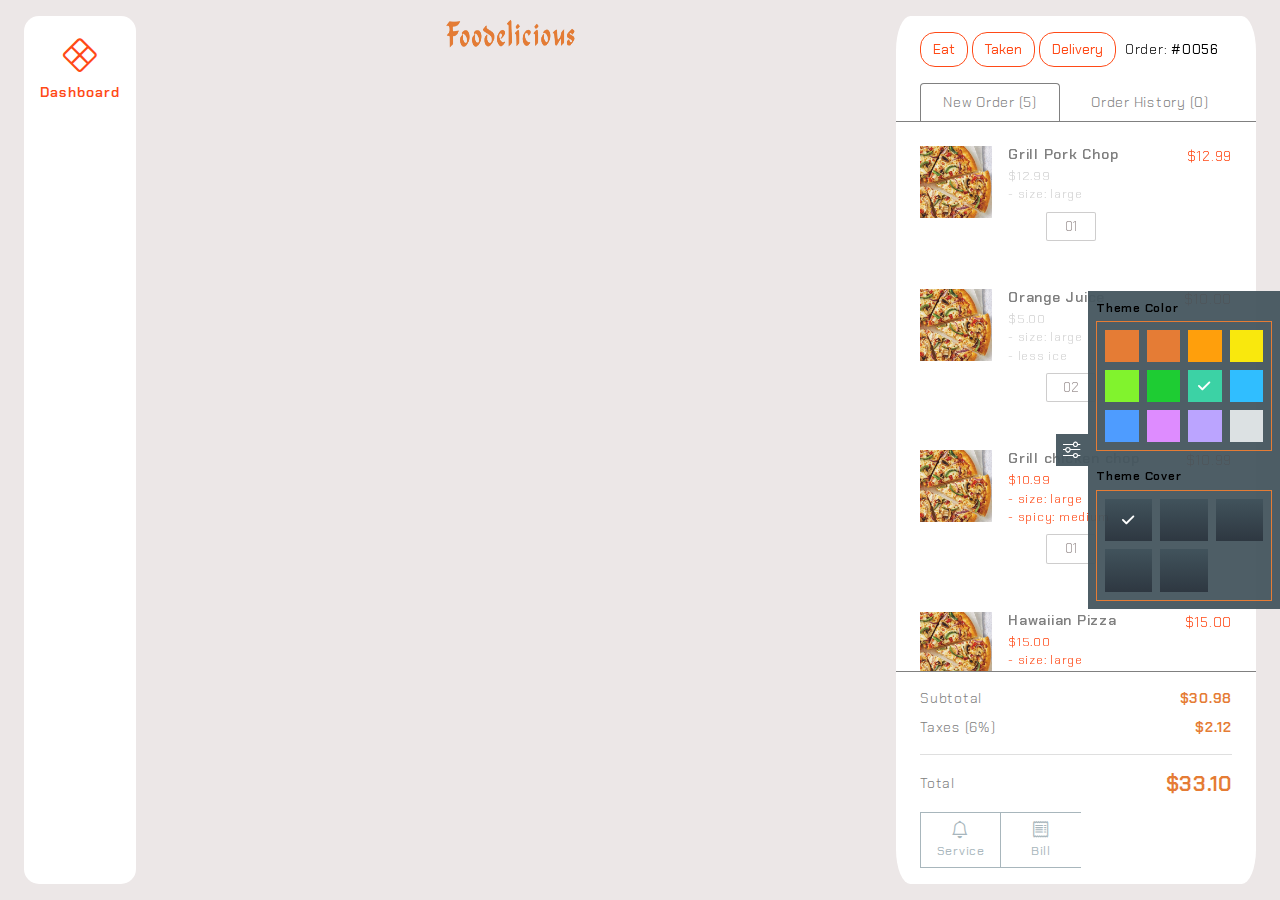
==== hud/pos_customer_order.html @ b44dd02b "foodelecious-4.0 init" ====
<!DOCTYPE html>
<html lang="en">
  <head>
    <meta charset="utf-8" />
    <title>Foodelicious | POS - Customer Order System</title>
    <meta name="viewport" content="width=device-width, initial-scale=1" />
    <meta name="description" content="" />
    <meta name="author" content="" />

    <link href="assets/css/vendor.min.css" rel="stylesheet" />
    <link href="assets/css/app.min.css" rel="stylesheet" />
    <script src="https://cdnjs.cloudflare.com/ajax/libs/axios/1.2.1/axios.min.js"></script>
    <link
      rel="stylesheet"
      href="https://cdn.jsdelivr.net/npm/bootstrap-icons@1.11.1/font/bootstrap-icons.css"
    />
  </head>

  <body class="pace-top" style="background-color: #ece7e7">
    <div
      id="app"
      class="app app-content-full-height app-without-sidebar app-without-header"
    >
      <div
        id="content"
        class="app-content p-1 ps-xl-4 pe-xl-4 pt-xl-3 pb-xl-3"
        style="color: #ff4a17"
      >
        <div class="pos card" id="pos" style="border: none">
          <div class="pos-container card-body">
            <div
              class="pos-menu"
              style="background-color: white; border-radius: 15px"
            >
              <div class="logo">
                <a href="index-2.html">
                  <div class="logo-img">
                    <i class="bi bi-x-diamond" style="font-size: 2.1rem"></i>
                  </div>
                  <div class="logo-text">Dashboard</div>
                </a>
              </div>

              <div class="nav-container">
                <div
                  data-scrollbar="true"
                  data-height="100%"
                  data-skip-mobile="true"
                >
                  <ul class="nav nav-tabs" id="menuNav">
                    <!-- <li class="nav-item">
                      <a class="nav-link active" href="#" data-filter="all">
                        <div class="card">
                          <div class="card-body" >Wraps</div>
                        </div>
                      </a>
                    </li> -->
                    <!-- <li class="nav-item">
                      <a class="nav-link" href="#" data-filter="pizza">
                        <div class="card">
                          <div class="card-body">Pizza</div>
                          <div class="card-arrow">
                            <div class="card-arrow-top-left"></div>
                            <div class="card-arrow-top-right"></div>
                            <div class="card-arrow-bottom-left"></div>
                            <div class="card-arrow-bottom-right"></div>
                          </div>
                        </div>
                      </a>
                    </li>
                    <li class="nav-item">
                      <a class="nav-link" href="#" data-filter="burger">
                        <div class="card">
                          <div class="card-body">Burger</div>
                        </div>
                      </a>
                    </li>
                    <li class="nav-item">
                      <a class="nav-link" href="#" data-filter="milkshakes">
                        <div class="card">
                          <div class="card-body">Milkshakes</div>
                          <div class="card-arrow">
                            <div class="card-arrow-top-left"></div>
                            <div class="card-arrow-top-right"></div>
                            <div class="card-arrow-bottom-left"></div>
                            <div class="card-arrow-bottom-right"></div>
                          </div>
                        </div>
                      </a>
                    </li>
                    <li class="nav-item">
                      <a class="nav-link" href="#" data-filter="Waffles">
                        <div class="card">
                          <div class="card-body">Waffles</div>
                        </div>
                      </a>
                    </li>
                    <li class="nav-item">
                      <a class="nav-link" href="#" data-filter="bubble">
                        <div class="card">
                          <div class="card-body">Bubble Tea</div>
                        </div>
                      </a>
                    </li>
                    <li class="nav-item">
                      <a class="nav-link" href="#" data-filter="cookie">
                        <div class="card">
                          <div class="card-body">Cookie Dough</div>
                        </div>
                      </a>
                    </li>
                    <li class="nav-item">
                      <a class="nav-link" href="#" data-filter="icecream">
                        <div class="card">
                          <div class="card-body">Ice Creams</div>
                          <div class="card-arrow">
                            <div class="card-arrow-top-left"></div>
                            <div class="card-arrow-top-right"></div>
                            <div class="card-arrow-bottom-left"></div>
                            <div class="card-arrow-bottom-right"></div>
                          </div>
                        </div>
                      </a>
                    </li>
                    <li class="nav-item">
                      <a class="nav-link" href="#" data-filter="classic">
                        <div class="card">
                          <div class="card-body">Classic Gelato</div>
                          <div class="card-arrow">
                            <div class="card-arrow-top-left"></div>
                            <div class="card-arrow-top-right"></div>
                            <div class="card-arrow-bottom-left"></div>
                            <div class="card-arrow-bottom-right"></div>
                          </div>
                        </div>
                      </a>
                    </li>
                    <li class="nav-item">
                      <a class="nav-link" href="#" data-filter="kids">
                        <div class="card">
                          <div class="card-body">Kids Gelato</div>
                          <div class="card-arrow">
                            <div class="card-arrow-top-left"></div>
                            <div class="card-arrow-top-right"></div>
                            <div class="card-arrow-bottom-left"></div>
                            <div class="card-arrow-bottom-right"></div>
                          </div>
                        </div>
                      </a>
                    </li>
                    <li class="nav-item">
                      <a class="nav-link" href="#" data-filter="savers">
                        <div class="card">
                          <div class="card-body">Savers Menu</div>
                          <div class="card-arrow">
                            <div class="card-arrow-top-left"></div>
                            <div class="card-arrow-top-right"></div>
                            <div class="card-arrow-bottom-left"></div>
                            <div class="card-arrow-bottom-right"></div>
                          </div>
                        </div>
                      </a>
                    </li>
                    <li class="nav-item">
                      <a class="nav-link" href="#" data-filter="drinks">
                        <div class="card">
                          <div class="card-body">Drinks</div>
                          <div class="card-arrow">
                            <div class="card-arrow-top-left"></div>
                            <div class="card-arrow-top-right"></div>
                            <div class="card-arrow-bottom-left"></div>
                            <div class="card-arrow-bottom-right"></div>
                          </div>
                        </div>
                      </a>
                    </li> -->
                  </ul>
                </div>
              </div>
            </div>

            <div class="pos-content">
              <div
                class="pos-content-container h-100 p-4"
                data-scrollbar="true"
                data-height="100%"
              >
                <div>
                  <img
                    src="../assets/img/pos/logo.png"
                    style="
                      height: 30px;
                      width: 130px;
                      margin-top: -5%;
                      margin-left: 40%;
                    "
                    alt=""
                  />
                </div>
                <div class="row gx-4" id="productCardsContainer">
                  <!-- <div
                    class="col-xxl-3 col-xl-4 col-lg-6 col-md-4 col-sm-6 pb-4"
                    data-type="meat"
                  >
                    <div class="card h-100">
                      <div class="card-body h-100 p-1">
                        <a
                          href="#"
                          class="pos-product"
                          data-bs-toggle="modal"
                          data-bs-target="#modalPosItem"
                        >
                          <div
                            class="img"
                            style="
                              background-image: url(../assets/img/pos/countryside.jpg);
                            "
                          ></div>
                          <div class="info">
                            <div class="title">Grill Chicken Chop&reg;</div>
                          </div>
                        </a>
                      </div>
                    </div>
                  </div> -->
                  <!-- <div class="col-xxl-3 col-xl-4 col-lg-6 col-md-4 col-sm-6 pb-4" data-type="meat">

    <div class="card h-100">
    <div class="card-body h-100 p-1">
    <a href="#" class="pos-product" data-bs-toggle="modal" data-bs-target="#modalPosItem">
    <div class="img" style="background-image: url(../assets/img/pos/product-2.html)"></div>
    <div class="info">
    <div class="title">Grill Pork Chop&reg;</div>
    <div class="desc">pork, egg, mushroom, salad</div>
    <div class="price">$12.99</div>
    </div>
    </a>
    </div>

    </div>

    </div>
    <div class="col-xxl-3 col-xl-4 col-lg-6 col-md-4 col-sm-6 pb-4" data-type="meat">

    <div class="card h-100">
    <div class="card-body h-100 p-1">
    <a href="#" class="pos-product" data-bs-toggle="modal" data-bs-target="#modalPosItem">
    <div class="img" style="background-image: url(../assets/img/pos/product-3.html)"></div>
    <div class="info">
    <div class="title">Capellini Tomato Sauce&reg;</div>
    <div class="desc">spaghetti, tomato, mushroom </div>
    <div class="price">$11.99</div>
    </div>
    </a>
    </div>

    </div>

    </div>
    <div class="col-xxl-3 col-xl-4 col-lg-6 col-md-4 col-sm-6 pb-4" data-type="meat">

    <div class="card h-100">
    <div class="card-body h-100 p-1">
    <a href="#" class="pos-product" data-bs-toggle="modal" data-bs-target="#modalPosItem">
    <div class="img" style="background-image: url(../assets/img/pos/product-4.html)"></div>
    <div class="info">
    <div class="title">Vegan Salad Bowl&reg;</div>
    <div class="desc">apple, carrot, tomato </div>
    <div class="price">$6.99</div>
    </div>
    </a>
    </div>

    </div>

    </div>
    <div class="col-xxl-3 col-xl-4 col-lg-6 col-md-4 col-sm-6 pb-4" data-type="pizza">

    <div class="card h-100">
    <div class="card-body h-100 p-1">
    <div class="pos-product not-available">
    <div class="img" style="background-image: url(../assets/img/pos/product-5.html)"></div>
    <div class="info">
    <div class="title">Hawaiian Pizza&reg;</div>
    <div class="desc">pizza, crab meat, pineapple </div>
    <div class="price">$20.99</div>
    </div>
    <div class="not-available-text">
    <div>Not Available</div>
    </div>
    </div>
    </div>

    </div>

    </div>
    <div class="col-xxl-3 col-xl-4 col-lg-6 col-md-4 col-sm-6 pb-4" data-type="burger">

    <div class="card h-100">
    <div class="card-body h-100 p-1">
    <a href="#" class="pos-product" data-bs-toggle="modal" data-bs-target="#modalPosItem">
    <div class="img" style="background-image: url(../assets/img/pos/product-17.html)"></div>
    <div class="info">
    <div class="title">Perfect Burger</div>
    <div class="desc">Dill pickle, cheddar cheese, tomato, red onion, ground chuck beef</div>
    <div class="price">$8.99</div>
    </div>
    </a>
    </div>

    </div>

    </div> -->
                  <!-- <div class="col-xxl-3 col-xl-4 col-lg-6 col-md-4 col-sm-6 pb-4" data-type="drinks">

<div class="card h-100">
<div class="card-body h-100 p-1">
<a href="#" class="pos-product" data-bs-toggle="modal" data-bs-target="#modalPosItem">
<div class="img" style="background-image: url(../assets/img/pos/product-6.html)"></div>
<div class="info">
<div class="title">Avocado Shake</div>
<div class="desc">avocado, milk, vanilla</div>
<div class="price">$3.99</div>
</div>
</a>
</div>

</div>

</div>
<div class="col-xxl-3 col-xl-4 col-lg-6 col-md-4 col-sm-6 pb-4" data-type="drinks">

<div class="card h-100">
<div class="card-body h-100 p-1">
<a href="#" class="pos-product" data-bs-toggle="modal" data-bs-target="#modalPosItem">
<div class="img" style="background-image: url(../assets/img/pos/product-7.html)"></div>
<div class="info">
<div class="title">Coffee Latte</div>
<div class="desc">espresso, milk</div>
<div class="price">$2.99</div>
</div>
</a>
</div>

</div>

</div>
<div class="col-xxl-3 col-xl-4 col-lg-6 col-md-4 col-sm-6 pb-4" data-type="drinks">

<div class="card h-100">
<div class="card-body h-100 p-1">
<a href="#" class="pos-product" data-bs-toggle="modal" data-bs-target="#modalPosItem">
<div class="img" style="background-image: url(../assets/img/pos/product-8.html)"></div>
<div class="info">
<div class="title">Vita C Detox Juice</div>
<div class="desc">apricot, apple, carrot and ginger juice</div>
<div class="price">$2.99</div>
</div>
</a>
</div>

</div>

</div>
<div class="col-xxl-3 col-xl-4 col-lg-6 col-md-4 col-sm-6 pb-4" data-type="snacks">

<div class="card h-100">
<div class="card-body h-100 p-1">
<a href="#" class="pos-product" data-bs-toggle="modal" data-bs-target="#modalPosItem">
<div class="img" style="background-image: url(../assets/img/pos/product-9.html)"></div>
<div class="info">
<div class="title">Pancake</div>
<div class="desc">Non dairy, egg, baking soda, sugar, all purpose flour</div>
<div class="price">$5.99</div>
</div>
</a>
</div>

</div>

</div>
<div class="col-xxl-3 col-xl-4 col-lg-6 col-md-4 col-sm-6 pb-4" data-type="snacks">

<div class="card h-100">
<div class="card-body h-100 p-1">
<a href="#" class="pos-product" data-bs-toggle="modal" data-bs-target="#modalPosItem">
<div class="img" style="background-image: url(../assets/img/pos/product-10.html)"></div>
<div class="info">
<div class="title">Mushroom soup</div>
<div class="desc">Evaporated milk, marsala wine, beef cubes, chicken broth, butter</div>
<div class="price">$3.99</div>
</div>
</a>
</div>

</div>

</div>
<div class="col-xxl-3 col-xl-4 col-lg-6 col-md-4 col-sm-6 pb-4" data-type="snacks">

<div class="card h-100">
<div class="card-body h-100 p-1">
<a href="#" class="pos-product" data-bs-toggle="modal" data-bs-target="#modalPosItem">
<div class="img" style="background-image: url(../assets/img/pos/product-11.html)"></div>
<div class="info">
<div class="title">Baked chicken wing</div>
<div class="desc">Chicken wings, a1 steak sauce, honey, cayenne pepper</div>
<div class="price">$6.99</div>
</div>
</a>
</div>

</div>

</div>
<div class="col-xxl-3 col-xl-4 col-lg-6 col-md-4 col-sm-6 pb-4" data-type="meat">

<div class="card h-100">
<div class="card-body h-100 p-1">
<a href="#" class="pos-product" data-bs-toggle="modal" data-bs-target="#modalPosItem">
<div class="img" style="background-image: url(../assets/img/pos/product-12.html)"></div>
<div class="info">
<div class="title">Veggie Spaghetti</div>
<div class="desc">Yellow squash, pasta, roasted red peppers, zucchini</div>
<div class="price">$12.99</div>
</div>
</a>
</div>

</div>

</div>
<div class="col-xxl-3 col-xl-4 col-lg-6 col-md-4 col-sm-6 pb-4" data-type="desserts">

<div class="card h-100">
<div class="card-body h-100 p-1">
<a href="#" class="pos-product" data-bs-toggle="modal" data-bs-target="#modalPosItem">
<div class="img" style="background-image: url(../assets/img/pos/product-13.html)"></div>
<div class="info">
<div class="title">Vanilla Ice Cream</div>
<div class="desc">Heavy whipping cream, white sugar, vanilla extract</div>
<div class="price">$3.99</div>
</div>
</a>
</div>

</div>

</div>
<div class="col-xxl-3 col-xl-4 col-lg-6 col-md-4 col-sm-6 pb-4" data-type="desserts">

<div class="card h-100">
<div class="card-body h-100 p-1">
<a href="#" class="pos-product" data-bs-toggle="modal" data-bs-target="#modalPosItem">
<div class="img" style="background-image: url(../assets/img/pos/product-15.html)"></div>
<div class="info">
<div class="title">Perfect Yeast Doughnuts</div>
<div class="desc">Chocolate hazelnut spread, bread flour, doughnuts, quick rise yeast, butter</div>
<div class="price">$2.99</div>
</div>
</a>
</div>

</div>

</div>
<div class="col-xxl-3 col-xl-4 col-lg-6 col-md-4 col-sm-6 pb-4" data-type="desserts">

<div class="card h-100">
<div class="card-body h-100 p-1">
<a href="#" class="pos-product" data-bs-toggle="modal" data-bs-target="#modalPosItem">
<div class="img" style="background-image: url(../assets/img/pos/product-14.html)"></div>
<div class="info">
<div class="title">Macarons</div>
<div class="desc">Almond flour, egg whites, heavy cream, food coloring, powdered sugar</div>
<div class="price">$4.99</div>
</div>
</a>
</div>

</div>

</div>
<div class="col-xxl-3 col-xl-4 col-lg-6 col-md-4 col-sm-6 pb-4" data-type="desserts">

<div class="card h-100">
<div class="card-body h-100 p-1">
<a href="#" class="pos-product" data-bs-toggle="modal" data-bs-target="#modalPosItem">
<div class="img" style="background-image: url(../assets/img/pos/product-16.html)"></div>
<div class="info">
<div class="title">Perfect Vanilla Cupcake</div>
<div class="desc">Baking powder, all purpose flour, plain kefir, vanilla extract</div>
<div class="price">$2.99</div>
</div>
</a>
</div>

</div>

</div> -->
                </div>
              </div>
            </div>
            <div
              style="
                border-radius: 4%;
                background-color: white;
                box-shadow: lightgrey 0px 0px 0px 0px;
              "
            >
              <div class="pos-sidebar" id="pos-sidebar">
                <div class="h-100 d-flex flex-column p-0">
                  <div class="pos-sidebar-header">
                    <div class="back-btn">
                      <button
                        type="button"
                        data-toggle-class="pos-mobile-sidebar-toggled"
                        data-toggle-target="#pos"
                        class="btn"
                      >
                        <i class="bi bi-chevron-left"></i>
                      </button>
                    </div>
                    <div class="icon">
                      <img src="../assets/img/pos/countryside.jpgg" alt="" />
                    </div>
                    <div class="my-btn">
                      <button
                        style="border-radius: 15px !important"
                        class="btn active"
                      >
                        Eat
                      </button>
                      <button
                        style="border-radius: 15px !important"
                        class="btn active"
                      >
                        Taken
                      </button>
                      <button
                        style="border-radius: 15px !important"
                        class="btn active"
                      >
                        Delivery
                      </button>
                    </div>
                    <div class="order" style="margin-left: 3%; color: black">
                      Order: <b>#0056</b>
                    </div>
                  </div>

                  <div class="pos-sidebar-nav">
                    <ul class="nav nav-tabs nav-fill">
                      <li class="nav-item">
                        <a
                          class="nav-link active"
                          href="#"
                          data-bs-toggle="tab"
                          data-bs-target="#newOrderTab"
                          style="color: grey"
                          >New Order (5)</a
                        >
                      </li>
                      <li class="nav-item">
                        <a
                          style="color: grey"
                          class="nav-link"
                          href="#"
                          data-bs-toggle="tab"
                          data-bs-target="#orderHistoryTab"
                          >Order History (0)</a
                        >
                      </li>
                    </ul>
                  </div>

                  <div
                    class="pos-sidebar-body tab-content"
                    data-scrollbar="true"
                    data-height="100%"
                  >
                    <div
                      class="tab-pane fade h-100 show active"
                      id="newOrderTab"
                    >
                      <div class="pos-order">
                        <div class="pos-order-product">
                          <div
                            class="img"
                            style="
                              background-image: url(../assets/img/pos/countryside.jpg);
                            "
                          ></div>
                          <div class="flex-1">
                            <div class="h6 mb-1" style="color: grey">
                              Grill Pork Chop
                            </div>
                            <div class="small" style="color: lightgrey">
                              $12.99
                            </div>
                            <div class="small mb-2" style="color: lightgrey">
                              - size: large
                            </div>
                            <div class="d-flex">
                              <a href="#" class="btn btn-outline-theme btn-sm"
                                ><i class="fa fa-minus"></i
                              ></a>
                              <input
                                type="text"
                                class="form-control w-50px form-control-sm mx-2 bg-white bg-opacity-25 bg-white bg-opacity-25 text-center"
                                value="01"
                              />
                              <a href="#" class="btn btn-outline-theme btn-sm"
                                ><i class="fa fa-plus"></i
                              ></a>
                            </div>
                          </div>
                        </div>
                        <div class="pos-order-price">$12.99</div>
                      </div>

                      <div class="pos-order">
                        <div class="pos-order-product">
                          <div
                            class="img"
                            style="
                              background-image: url(../assets/img/pos/countryside.jpg);
                            "
                          ></div>
                          <div class="flex-1">
                            <div class="h6 mb-1" style="color: grey">
                              Orange Juice
                            </div>
                            <div class="small" style="color: lightgrey">
                              $5.00
                            </div>
                            <div class="small mb-2" style="color: lightgrey">
                              - size: large<br />
                              - less ice
                            </div>
                            <div class="d-flex">
                              <a href="#" class="btn btn-outline-theme btn-sm"
                                ><i class="fa fa-minus"></i
                              ></a>
                              <input
                                type="text"
                                class="form-control w-50px form-control-sm mx-2 bg-white bg-opacity-25 bg-white bg-opacity-25 text-center"
                                value="02"
                              />
                              <a href="#" class="btn btn-outline-theme btn-sm"
                                ><i class="fa fa-plus"></i
                              ></a>
                            </div>
                          </div>
                        </div>
                        <div class="pos-order-price">$10.00</div>
                        <!-- <div
                        class="pos-order-confirmation text-center d-flex flex-column justify-content-center"
                      >
                        <div class="mb-1">
                          <i class="bi bi-trash fs-36px lh-1"></i>
                        </div>
                        <div class="mb-2">Remove this item?</div>
                        <div>
                          <a
                            href="#"
                            class="btn btn-outline-white btn-sm ms-auto me-2 width-100px"
                            >No</a
                          >
                          <a
                            href="#"
                            class="btn btn-outline-theme btn-sm width-100px"
                            >Yes</a
                          >
                        </div>
                      </div> -->
                      </div>

                      <div class="pos-order">
                        <div class="pos-order-product">
                          <div
                            class="img"
                            style="
                              background-image: url(../assets/img/pos/countryside.jpg);
                            "
                          ></div>
                          <div class="flex-1">
                            <div class="h6 mb-1" style="color: grey">
                              Grill chicken chop
                            </div>
                            <div class="small">$10.99</div>
                            <div class="small mb-2">
                              - size: large<br />
                              - spicy: medium
                            </div>
                            <div class="d-flex">
                              <a href="#" class="btn btn-outline-theme btn-sm"
                                ><i class="fa fa-minus"></i
                              ></a>
                              <input
                                type="text"
                                class="form-control w-50px form-control-sm mx-2 bg-white bg-opacity-25 bg-white bg-opacity-25 text-center"
                                value="01"
                              />
                              <a href="#" class="btn btn-outline-theme btn-sm"
                                ><i class="fa fa-plus"></i
                              ></a>
                            </div>
                          </div>
                        </div>
                        <div class="pos-order-price">$10.99</div>
                      </div>

                      <div class="pos-order">
                        <div class="pos-order-product">
                          <div
                            class="img"
                            style="
                              background-image: url(../assets/img/pos/countryside.jpg);
                            "
                          ></div>
                          <div class="flex-1">
                            <div class="h6 mb-1" style="color: grey">
                              Hawaiian Pizza
                            </div>
                            <div class="small">$15.00</div>
                            <div class="small mb-2">
                              - size: large<br />
                              - more onion
                            </div>
                            <div class="d-flex">
                              <a href="#" class="btn btn-outline-theme btn-sm"
                                ><i class="fa fa-minus"></i
                              ></a>
                              <input
                                type="text"
                                class="form-control w-50px form-control-sm mx-2 bg-white bg-opacity-25 bg-white bg-opacity-25 text-center"
                                value="01"
                              />
                              <a href="#" class="btn btn-outline-theme btn-sm"
                                ><i class="fa fa-plus"></i
                              ></a>
                            </div>
                          </div>
                        </div>
                        <div class="pos-order-price">$15.00</div>
                      </div>

                      <div class="pos-order">
                        <div class="pos-order-product">
                          <div
                            class="img"
                            style="
                              background-image: url(../assets/img/pos/countryside.jpg);
                            "
                          ></div>
                          <div class="flex-1">
                            <div class="h6 mb-1" style="color: grey">
                              Mushroom Soup
                            </div>
                            <div class="small">$3.99</div>
                            <div class="small mb-2">
                              - size: large<br />
                              - more cheese
                            </div>
                            <div class="d-flex">
                              <a href="#" class="btn btn-outline-theme btn-sm"
                                ><i class="fa fa-minus"></i
                              ></a>
                              <input
                                type="text"
                                class="form-control w-50px form-control-sm mx-2 bg-white bg-opacity-25 bg-white bg-opacity-25 text-center"
                                value="01"
                              />
                              <a href="#" class="btn btn-outline-theme btn-sm"
                                ><i class="fa fa-plus"></i
                              ></a>
                            </div>
                          </div>
                        </div>
                        <div class="pos-order-price">$3.99</div>
                      </div>
                    </div>

                    <div class="tab-pane fade h-100" id="orderHistoryTab">
                      <div
                        class="h-100 d-flex align-items-center justify-content-center text-center p-20"
                      >
                        <div>
                          <div class="mb-3 mt-n5">
                            <svg
                              width="6em"
                              height="6em"
                              back
                              viewBox="0 0 16 16"
                              class="text-gray-300"
                              fill="currentColor"
                              xmlns="http://www.w3.org/2000/svg"
                            >
                              <path
                                fill-rule="evenodd"
                                d="M14 5H2v9a1 1 0 0 0 1 1h10a1 1 0 0 0 1-1V5zM1 4v10a2 2 0 0 0 2 2h10a2 2 0 0 0 2-2V4H1z"
                              />
                              <path
                                d="M8 1.5A2.5 2.5 0 0 0 5.5 4h-1a3.5 3.5 0 1 1 7 0h-1A2.5 2.5 0 0 0 8 1.5z"
                              />
                            </svg>
                          </div>
                          <h5 style="color: grey">No order history found</h5>
                        </div>
                      </div>
                    </div>
                  </div>

                  <div class="pos-sidebar-footer">
                    <div class="d-flex align-items-center mb-2">
                      <div style="color: grey">Subtotal</div>
                      <div
                        class="flex-1 text-end h6 mb-0"
                        style="color: #e57c35"
                      >
                        $30.98
                      </div>
                    </div>
                    <div class="d-flex align-items-center">
                      <div style="color: grey">Taxes (6%)</div>
                      <div
                        class="flex-1 text-end h6 mb-0"
                        style="color: #e57c35"
                      >
                        $2.12
                      </div>
                    </div>
                    <hr />
                    <div class="d-flex align-items-center mb-2">
                      <div style="color: grey">Total</div>
                      <div
                        class="flex-1 text-end h4 mb-0"
                        style="color: #e57c35"
                      >
                        $33.10
                      </div>
                    </div>
                    <div class="mt-3">
                      <div class="btn-group d-flex">
                        <a
                          href="#"
                          class="btn btn-outline-default rounded-0 w-80px"
                        >
                          <i class="bi bi-bell fa-lg"></i><br />
                          <span class="small">Service</span>
                        </a>
                        <a
                          href="#"
                          class="btn btn-outline-default rounded-0 w-80px"
                        >
                          <i class="bi bi-receipt fa-fw fa-lg"></i><br />
                          <span class="small">Bill</span>
                        </a>
                        <a
                          href="#"
                          class="btn btn-outline-theme rounded-0 w-150px"
                        >
                          <i class="bi bi-send-check fa-lg"></i><br />
                          <span class="small">Submit Order</span>
                        </a>
                      </div>
                    </div>
                  </div>
                </div>
              </div>
            </div>
          </div>
        </div>
        <a
          href="#"
          class="pos-mobile-sidebar-toggler"
          data-toggle-class="pos-mobile-sidebar-toggled"
          data-toggle-target="#pos"
        >
          <i class="bi bi-bag"></i>
          <span class="badge">5</span>
        </a>
      </div>

      <div class="app-theme-panel">
        <div class="app-theme-panel-container">
          <a
            href="javascript:;"
            data-toggle="theme-panel-expand"
            class="app-theme-toggle-btn"
            ><i class="bi bi-sliders"></i
          ></a>
          <div class="app-theme-panel-content">
            <div class="small fw-bold text-white mb-1">Theme Color</div>
            <div class="card mb-3">
              <div class="card-body p-2">
                <div class="app-theme-list">
                  <div class="app-theme-list-item">
                    <a
                      href="javascript:;"
                      class="app-theme-list-link bg-pink"
                      data-theme-class="theme-pink"
                      data-toggle="theme-selector"
                      data-bs-toggle="tooltip"
                      data-bs-trigger="hover"
                      data-bs-container="body"
                      data-bs-title="Pink"
                      >&nbsp;</a
                    >
                  </div>
                  <div class="app-theme-list-item">
                    <a
                      href="javascript:;"
                      class="app-theme-list-link bg-red"
                      data-theme-class="theme-red"
                      data-toggle="theme-selector"
                      data-bs-toggle="tooltip"
                      data-bs-trigger="hover"
                      data-bs-container="body"
                      data-bs-title="Red"
                      >&nbsp;</a
                    >
                  </div>
                  <div class="app-theme-list-item">
                    <a
                      href="javascript:;"
                      class="app-theme-list-link bg-warning"
                      data-theme-class="theme-warning"
                      data-toggle="theme-selector"
                      data-bs-toggle="tooltip"
                      data-bs-trigger="hover"
                      data-bs-container="body"
                      data-bs-title="Orange"
                      >&nbsp;</a
                    >
                  </div>
                  <div class="app-theme-list-item">
                    <a
                      href="javascript:;"
                      class="app-theme-list-link bg-yellow"
                      data-theme-class="theme-yellow"
                      data-toggle="theme-selector"
                      data-bs-toggle="tooltip"
                      data-bs-trigger="hover"
                      data-bs-container="body"
                      data-bs-title="Yellow"
                      >&nbsp;</a
                    >
                  </div>
                  <div class="app-theme-list-item">
                    <a
                      href="javascript:;"
                      class="app-theme-list-link bg-lime"
                      data-theme-class="theme-lime"
                      data-toggle="theme-selector"
                      data-bs-toggle="tooltip"
                      data-bs-trigger="hover"
                      data-bs-container="body"
                      data-bs-title="Lime"
                      >&nbsp;</a
                    >
                  </div>
                  <div class="app-theme-list-item">
                    <a
                      href="javascript:;"
                      class="app-theme-list-link bg-green"
                      data-theme-class="theme-green"
                      data-toggle="theme-selector"
                      data-bs-toggle="tooltip"
                      data-bs-trigger="hover"
                      data-bs-container="body"
                      data-bs-title="Green"
                      >&nbsp;</a
                    >
                  </div>
                  <div class="app-theme-list-item active">
                    <a
                      href="javascript:;"
                      class="app-theme-list-link bg-teal"
                      data-theme-class=""
                      data-toggle="theme-selector"
                      data-bs-toggle="tooltip"
                      data-bs-trigger="hover"
                      data-bs-container="body"
                      data-bs-title="Default"
                      >&nbsp;</a
                    >
                  </div>
                  <div class="app-theme-list-item">
                    <a
                      href="javascript:;"
                      class="app-theme-list-link bg-info"
                      data-theme-class="theme-info"
                      data-toggle="theme-selector"
                      data-bs-toggle="tooltip"
                      data-bs-trigger="hover"
                      data-bs-container="body"
                      data-bs-title="Cyan"
                      >&nbsp;</a
                    >
                  </div>
                  <div class="app-theme-list-item">
                    <a
                      href="javascript:;"
                      class="app-theme-list-link bg-primary"
                      data-theme-class="theme-primary"
                      data-toggle="theme-selector"
                      data-bs-toggle="tooltip"
                      data-bs-trigger="hover"
                      data-bs-container="body"
                      data-bs-title="Blue"
                      >&nbsp;</a
                    >
                  </div>
                  <div class="app-theme-list-item">
                    <a
                      href="javascript:;"
                      class="app-theme-list-link bg-purple"
                      data-theme-class="theme-purple"
                      data-toggle="theme-selector"
                      data-bs-toggle="tooltip"
                      data-bs-trigger="hover"
                      data-bs-container="body"
                      data-bs-title="Purple"
                      >&nbsp;</a
                    >
                  </div>
                  <div class="app-theme-list-item">
                    <a
                      href="javascript:;"
                      class="app-theme-list-link bg-indigo"
                      data-theme-class="theme-indigo"
                      data-toggle="theme-selector"
                      data-bs-toggle="tooltip"
                      data-bs-trigger="hover"
                      data-bs-container="body"
                      data-bs-title="Indigo"
                      >&nbsp;</a
                    >
                  </div>
                  <div class="app-theme-list-item">
                    <a
                      href="javascript:;"
                      class="app-theme-list-link bg-gray-100"
                      data-theme-class="theme-gray-200"
                      data-toggle="theme-selector"
                      data-bs-toggle="tooltip"
                      data-bs-trigger="hover"
                      data-bs-container="body"
                      data-bs-title="Gray"
                      >&nbsp;</a
                    >
                  </div>
                </div>
              </div>
            </div>
            <div class="small fw-bold text-white mb-1">Theme Cover</div>
            <div class="card">
              <div class="card-body p-2">
                <div class="app-theme-cover">
                  <div class="app-theme-cover-item active">
                    <a
                      href="javascript:;"
                      class="app-theme-cover-link"
                      style="
                        background-image: url(assets/img/cover/cover-thumb-1.jpg);
                      "
                      data-theme-cover-class=""
                      data-toggle="theme-cover-selector"
                      data-bs-toggle="tooltip"
                      data-bs-trigger="hover"
                      data-bs-container="body"
                      data-bs-title="Default"
                      >&nbsp;</a
                    >
                  </div>
                  <div class="app-theme-cover-item">
                    <a
                      href="javascript:;"
                      class="app-theme-cover-link"
                      style="
                        background-image: url(assets/img/cover/cover-thumb-2.jpg);
                      "
                      data-theme-cover-class="bg-cover-2"
                      data-toggle="theme-cover-selector"
                      data-bs-toggle="tooltip"
                      data-bs-trigger="hover"
                      data-bs-container="body"
                      data-bs-title="Cover 2"
                      >&nbsp;</a
                    >
                  </div>
                  <div class="app-theme-cover-item">
                    <a
                      href="javascript:;"
                      class="app-theme-cover-link"
                      style="
                        background-image: url(assets/img/cover/cover-thumb-3.jpg);
                      "
                      data-theme-cover-class="bg-cover-3"
                      data-toggle="theme-cover-selector"
                      data-bs-toggle="tooltip"
                      data-bs-trigger="hover"
                      data-bs-container="body"
                      data-bs-title="Cover 3"
                      >&nbsp;</a
                    >
                  </div>
                  <div class="app-theme-cover-item">
                    <a
                      href="javascript:;"
                      class="app-theme-cover-link"
                      style="
                        background-image: url(assets/img/cover/cover-thumb-4.jpg);
                      "
                      data-theme-cover-class="bg-cover-4"
                      data-toggle="theme-cover-selector"
                      data-bs-toggle="tooltip"
                      data-bs-trigger="hover"
                      data-bs-container="body"
                      data-bs-title="Cover 4"
                      >&nbsp;</a
                    >
                  </div>
                  <div class="app-theme-cover-item">
                    <a
                      href="javascript:;"
                      class="app-theme-cover-link"
                      style="
                        background-image: url(assets/img/cover/cover-thumb-5.jpg);
                      "
                      data-theme-cover-class="bg-cover-5"
                      data-toggle="theme-cover-selector"
                      data-bs-toggle="tooltip"
                      data-bs-trigger="hover"
                      data-bs-container="body"
                      data-bs-title="Cover 5"
                      >&nbsp;</a
                    >
                  </div>
                </div>
              </div>
            </div>
          </div>
        </div>
      </div>

      <a href="#" data-toggle="scroll-to-top" class="btn-scroll-top fade"
        ><i class="fa fa-arrow-up"></i
      ></a>
    </div>

    <div class="modal modal-pos fade" id="modalPosItem">
      <div class="modal-dialog modal-lg">
        <div class="modal-content border-0" style="background-color: white">
          <div class="card">
            <div class="card-body p-0">
              <a
                href="#"
                data-bs-dismiss="modal"
                class="btn-close position-absolute top-0 end-0 m-4"
                style="background-color: black"
              ></a>
              <div class="modal-pos-product">
                <!-- <div class="modal-pos-product-img">
      <div class="img" style="background-image: url(../assets/img/pos/product-1.html)"></div>
      </div> -->
                <div class="modal-pos-product-info">
                  <div
                    class="h4 mb-2"
                    id="modal-title"
                    style="color: grey"
                  ></div>
                  <div class="text-white text-opacity-50 mb-2">
                    <p id="modal-description" style="color: grey"></p>
                  </div>
                  <div
                    id="modal-price"
                    class="h4 mb-3"
                    style="color: #ff4a17"
                  ></div>
                  <div class="d-flex mb-3">
                    <a href="#" class="btn btn-outline-theme"
                      ><i class="fa fa-minus"></i
                    ></a>
                    <input
                      type="text"
                      class="form-control w-50px fw-bold mx-2 bg-grey border-0 text-center"
                      name="qty"
                      value="1"
                    />
                    <a href="#" class="btn btn-outline-theme"
                      ><i class="fa fa-plus"></i
                    ></a>
                  </div>
                  <hr class="mx-n4" />
                  <span id="modal-steps">
                    <!-- <div class="mb-2">
                      <div class="fw-bold" style="color: black">Size:</div>
                      <div class="option-list">
                        <div class="option">
                          <input
                            type="radio"
                            id="size3"
                            name="size"
                            class="option-input"
                            checked
                          />
                          <label class="option-label" for="size3">
                            <span class="option-text" style="color: black"
                              >Small</span
                            >
                            <span class="option-price" style="color: darkgrey"
                              >+0.00</span
                            >
                          </label>
                        </div>
                        <div class="option">
                          <input
                            type="radio"
                            id="size1"
                            name="size"
                            class="option-input"
                          />
                          <label class="option-label" for="size1">
                            <span class="option-text" style="color: black"
                              >Large</span
                            >
                            <span class="option-price" style="color: darkgrey"
                              >+3.00</span
                            >
                          </label>
                        </div>
                        <div class="option">
                          <input
                            type="radio"
                            id="size2"
                            name="size"
                            class="option-input"
                          />
                          <label class="option-label" for="size2">
                            <span class="option-text" style="color: black"
                              >Medium</span
                            >
                            <span class="option-price" style="color: darkgrey"
                              >+1.50</span
                            >
                          </label>
                        </div>
                      </div>
                    </div> -->
                  </span>
                  <hr class="mx-n4" />
                  <div class="row">
                    <div class="col-4">
                      <a
                        href="#"
                        class="btn btn-default h4 mb-0 d-block rounded-0 py-3"
                        data-bs-dismiss="modal"
                        >Cancel</a
                      >
                    </div>
                    <div class="col-8">
                      <a
                        href="#"
                        id="addToCart"
                        class="btn btn-success d-flex justify-content-center align-items-center rounded-0 py-3 h4 m-0"
                        >Add to cart <i class="bi bi-plus fa-2x ms-2 my-n3"></i
                      ></a>
                    </div>
                  </div>
                </div>
              </div>
            </div>
          </div>
        </div>
      </div>
    </div>

    <script
      src="assets/js/vendor.min.js"
      type="5ff4843ab44078cd9094e498-text/javascript"
    ></script>
    <script
      src="assets/js/app.min.js"
      type="5ff4843ab44078cd9094e498-text/javascript"
    ></script>

    <script
      src="../assets/js/demo/pos-customer-order.demo.html"
      type="5ff4843ab44078cd9094e498-text/javascript"
    ></script>

    <script
      src="../cdn-cgi/scripts/7d0fa10a/cloudflare-static/rocket-loader.min.js"
      data-cf-settings="5ff4843ab44078cd9094e498-|49"
      defer=""
    ></script>
    <script
      defer
      src="https://static.cloudflareinsights.com/beacon.min.js/v652eace1692a40cfa3763df669d7439c1639079717194"
      integrity="sha512-Gi7xpJR8tSkrpF7aordPZQlW2DLtzUlZcumS8dMQjwDHEnw9I7ZLyiOj/6tZStRBGtGgN6ceN6cMH8z7etPGlw=="
      data-cf-beacon='{"rayId":"72ca3c745e513c94","version":"2022.6.0","r":1,"token":"4db8c6ef997743fda032d4f73cfeff63","si":100}'
      crossorigin="anonymous"
    ></script>

    <script src="./utils/posCustomerOrder.js"></script>
    <script src="./utils/posModal.js"></script>
  </body>

  <!-- Mirrored from seantheme.com/hud/pos_customer_order.html by HTTrack Website Copier/3.x [XR&CO'2014], Mon, 18 Jul 2022 09:37:42 GMT -->
</html>
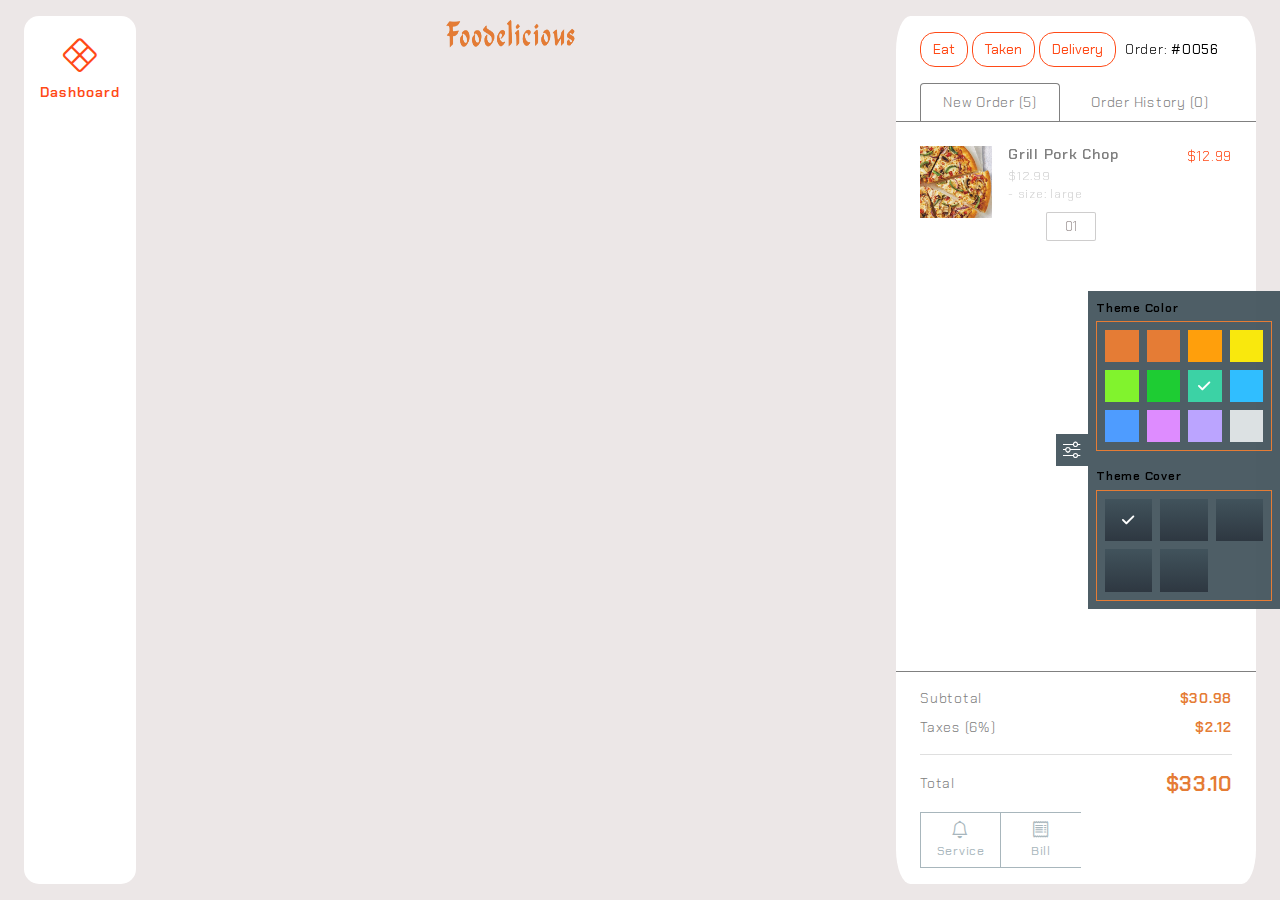
==== commit 1d78f051: "stepsToChoose storing in array" ====
--- a/hud/pos_customer_order.html
+++ b/hud/pos_customer_order.html
@@ -618,168 +618,6 @@
                         </div>
                         <div class="pos-order-price">$12.99</div>
                       </div>
-
-                      <div class="pos-order">
-                        <div class="pos-order-product">
-                          <div
-                            class="img"
-                            style="
-                              background-image: url(../assets/img/pos/countryside.jpg);
-                            "
-                          ></div>
-                          <div class="flex-1">
-                            <div class="h6 mb-1" style="color: grey">
-                              Orange Juice
-                            </div>
-                            <div class="small" style="color: lightgrey">
-                              $5.00
-                            </div>
-                            <div class="small mb-2" style="color: lightgrey">
-                              - size: large<br />
-                              - less ice
-                            </div>
-                            <div class="d-flex">
-                              <a href="#" class="btn btn-outline-theme btn-sm"
-                                ><i class="fa fa-minus"></i
-                              ></a>
-                              <input
-                                type="text"
-                                class="form-control w-50px form-control-sm mx-2 bg-white bg-opacity-25 bg-white bg-opacity-25 text-center"
-                                value="02"
-                              />
-                              <a href="#" class="btn btn-outline-theme btn-sm"
-                                ><i class="fa fa-plus"></i
-                              ></a>
-                            </div>
-                          </div>
-                        </div>
-                        <div class="pos-order-price">$10.00</div>
-                        <!-- <div
-                        class="pos-order-confirmation text-center d-flex flex-column justify-content-center"
-                      >
-                        <div class="mb-1">
-                          <i class="bi bi-trash fs-36px lh-1"></i>
-                        </div>
-                        <div class="mb-2">Remove this item?</div>
-                        <div>
-                          <a
-                            href="#"
-                            class="btn btn-outline-white btn-sm ms-auto me-2 width-100px"
-                            >No</a
-                          >
-                          <a
-                            href="#"
-                            class="btn btn-outline-theme btn-sm width-100px"
-                            >Yes</a
-                          >
-                        </div>
-                      </div> -->
-                      </div>
-
-                      <div class="pos-order">
-                        <div class="pos-order-product">
-                          <div
-                            class="img"
-                            style="
-                              background-image: url(../assets/img/pos/countryside.jpg);
-                            "
-                          ></div>
-                          <div class="flex-1">
-                            <div class="h6 mb-1" style="color: grey">
-                              Grill chicken chop
-                            </div>
-                            <div class="small">$10.99</div>
-                            <div class="small mb-2">
-                              - size: large<br />
-                              - spicy: medium
-                            </div>
-                            <div class="d-flex">
-                              <a href="#" class="btn btn-outline-theme btn-sm"
-                                ><i class="fa fa-minus"></i
-                              ></a>
-                              <input
-                                type="text"
-                                class="form-control w-50px form-control-sm mx-2 bg-white bg-opacity-25 bg-white bg-opacity-25 text-center"
-                                value="01"
-                              />
-                              <a href="#" class="btn btn-outline-theme btn-sm"
-                                ><i class="fa fa-plus"></i
-                              ></a>
-                            </div>
-                          </div>
-                        </div>
-                        <div class="pos-order-price">$10.99</div>
-                      </div>
-
-                      <div class="pos-order">
-                        <div class="pos-order-product">
-                          <div
-                            class="img"
-                            style="
-                              background-image: url(../assets/img/pos/countryside.jpg);
-                            "
-                          ></div>
-                          <div class="flex-1">
-                            <div class="h6 mb-1" style="color: grey">
-                              Hawaiian Pizza
-                            </div>
-                            <div class="small">$15.00</div>
-                            <div class="small mb-2">
-                              - size: large<br />
-                              - more onion
-                            </div>
-                            <div class="d-flex">
-                              <a href="#" class="btn btn-outline-theme btn-sm"
-                                ><i class="fa fa-minus"></i
-                              ></a>
-                              <input
-                                type="text"
-                                class="form-control w-50px form-control-sm mx-2 bg-white bg-opacity-25 bg-white bg-opacity-25 text-center"
-                                value="01"
-                              />
-                              <a href="#" class="btn btn-outline-theme btn-sm"
-                                ><i class="fa fa-plus"></i
-                              ></a>
-                            </div>
-                          </div>
-                        </div>
-                        <div class="pos-order-price">$15.00</div>
-                      </div>
-
-                      <div class="pos-order">
-                        <div class="pos-order-product">
-                          <div
-                            class="img"
-                            style="
-                              background-image: url(../assets/img/pos/countryside.jpg);
-                            "
-                          ></div>
-                          <div class="flex-1">
-                            <div class="h6 mb-1" style="color: grey">
-                              Mushroom Soup
-                            </div>
-                            <div class="small">$3.99</div>
-                            <div class="small mb-2">
-                              - size: large<br />
-                              - more cheese
-                            </div>
-                            <div class="d-flex">
-                              <a href="#" class="btn btn-outline-theme btn-sm"
-                                ><i class="fa fa-minus"></i
-                              ></a>
-                              <input
-                                type="text"
-                                class="form-control w-50px form-control-sm mx-2 bg-white bg-opacity-25 bg-white bg-opacity-25 text-center"
-                                value="01"
-                              />
-                              <a href="#" class="btn btn-outline-theme btn-sm"
-                                ><i class="fa fa-plus"></i
-                              ></a>
-                            </div>
-                          </div>
-                        </div>
-                        <div class="pos-order-price">$3.99</div>
-                      </div>
                     </div>
 
                     <div class="tab-pane fade h-100" id="orderHistoryTab">
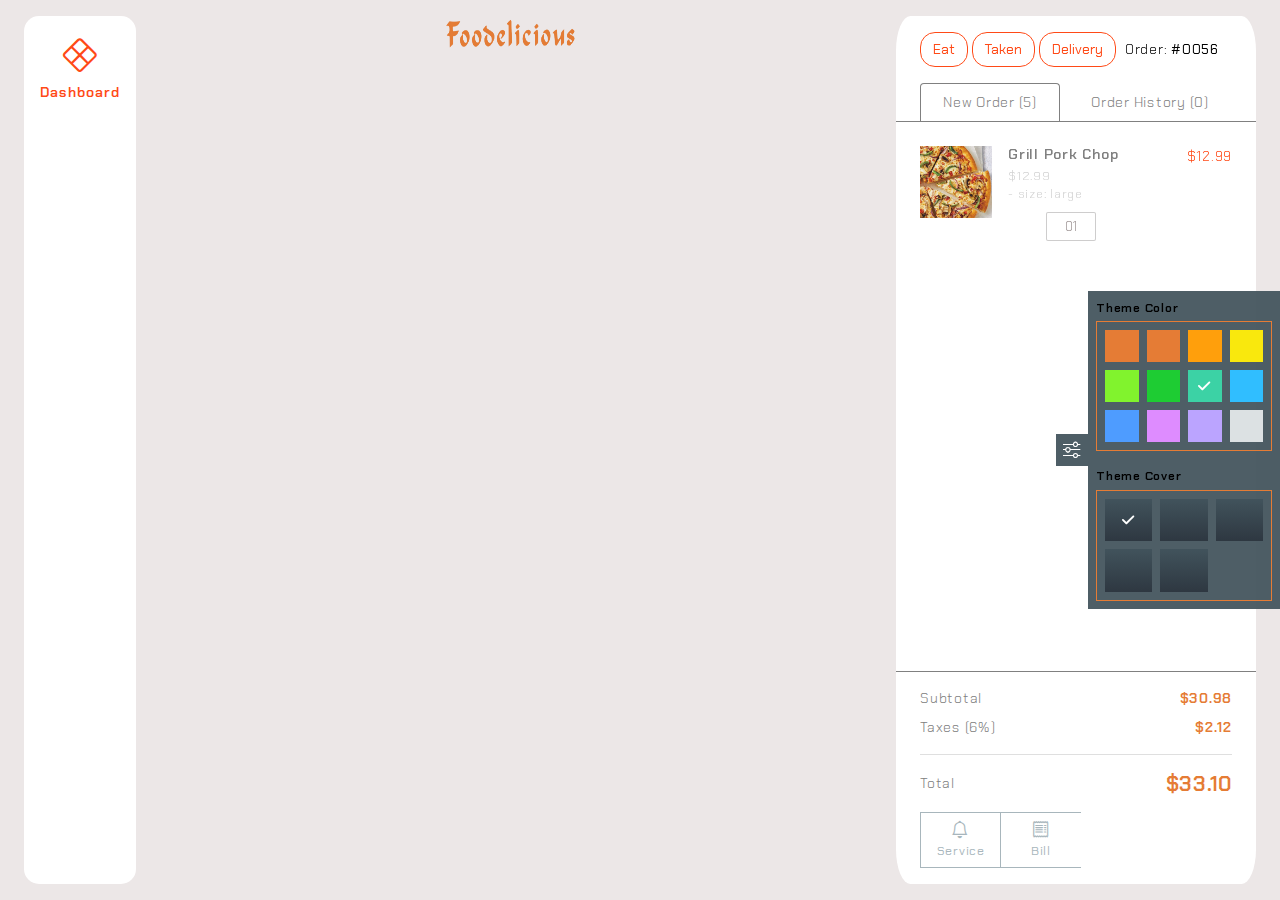
==== commit 621c9147: "fuck of all" ====
--- a/hud/pos_customer_order.html
+++ b/hud/pos_customer_order.html
@@ -10,6 +10,7 @@
     <link href="assets/css/vendor.min.css" rel="stylesheet" />
     <link href="assets/css/app.min.css" rel="stylesheet" />
     <script src="https://cdnjs.cloudflare.com/ajax/libs/axios/1.2.1/axios.min.js"></script>
+    
     <link
       rel="stylesheet"
       href="https://cdn.jsdelivr.net/npm/bootstrap-icons@1.11.1/font/bootstrap-icons.css"
@@ -618,6 +619,8 @@
                         </div>
                         <div class="pos-order-price">$12.99</div>
                       </div>
+
+                      
                     </div>
 
                     <div class="tab-pane fade h-100" id="orderHistoryTab">
@@ -689,19 +692,17 @@
                           <span class="small">Service</span>
                         </a>
                         <a
-                          href="#"
+                          href="trybkwasprint.html"
                           class="btn btn-outline-default rounded-0 w-80px"
                         >
                           <i class="bi bi-receipt fa-fw fa-lg"></i><br />
-                          <span class="small">Bill</span>
+                          <span  class="small" >Bill</span>
                         </a>
-                        <a
-                          href="#"
-                          class="btn btn-outline-theme rounded-0 w-150px"
-                        >
+                        <a href="#" class="btn btn-outline-theme rounded-0 w-150px" id="showModalBtn">
                           <i class="bi bi-send-check fa-lg"></i><br />
                           <span class="small">Submit Order</span>
-                        </a>
+                      </a>
+                  
                       </div>
                     </div>
                   </div>
@@ -1116,6 +1117,117 @@
       </div>
     </div>
 
+
+
+
+
+    <div class="modal" tabindex="-1" id="myModal">
+      <div class="modal-dialog">
+          <div class="modal-content bg-white">
+              <div class="modal-header">
+                  <h5 class="modal-title">Payment</h5>
+                  <button type="button" class="btn-close" data-bs-dismiss="modal" aria-label="Close"></button>
+              </div>
+              <div class="modal-body d-flex justify-content-center gap-5">
+                  <img src="../assets/img/pos/atm.jpeg" alt="" style="height: 200px;">
+                  <img id="openModal" src="../assets/img/pos/cash.jpeg" alt=""  style="width: 200px;">
+              </div>
+              <div class="modal-footer">
+                  <button type="button" class="btn btn-secondary" data-bs-dismiss="modal">Close</button>
+              </div>
+          </div>
+      </div>
+  </div>
+
+
+
+
+  <div id="cashPaymentModal" class="modal new">
+    <div class="modal-content ourtext">
+        <span class="close" id="closeModal">&times;</span>
+        <h2>Cash Payment</h2>
+        <label for="totalAmount">Total Amount:</label>
+        <span id="totalAmountValue">Loading...</span>
+        <br><br>
+        <label for="tenderedAmount">Tendered Amount:</label>
+        <input type="number" id="tenderedAmount" required>
+        <br><br>
+        <button id="submitPayment">Pay</button>
+    </div>
+</div>
+
+<style>
+  /* Add your CSS styling here */
+  .new {
+      display: none;
+      position: fixed;
+      top: 0;
+      left: 0;
+      width: 100%;
+      height: 100%;
+      background-color: rgba(0, 0, 0, 0.7);
+  }
+
+  .ourtext {
+      background-color: #fff;
+      width: 50%;
+      margin: 10% auto;
+      padding: 20px;
+      border: 1px solid #333;
+      box-shadow: 0px 0px 10px #333;
+  }
+
+  .close {
+      float: right;
+      cursor: pointer;
+  }
+</style>
+
+
+
+
+<script>
+  // JavaScript to open and close the modal
+  var modal = document.getElementById('cashPaymentModal');
+  var openModalButton = document.getElementById('openModal');
+  var closeModalButton = document.getElementById('closeModal');
+  var submitPaymentButton = document.getElementById('submitPayment');
+  var totalAmountValue = document.getElementById('totalAmountValue');
+  
+  openModalButton.addEventListener('click', function() {
+      // Simulate fetching the total amount from the backend (replace with actual backend API call)
+      setTimeout(function() {
+          var totalAmount = 100.0; // Replace with the actual total amount from the backend
+          totalAmountValue.textContent = '$' + totalAmount;
+          modal.style.display = 'block';
+      }, 1000); // Simulating a delay
+  });
+  
+  closeModalButton.addEventListener('click', function() {
+      modal.style.display = 'none';
+  });
+  
+  submitPaymentButton.addEventListener('click', function() {
+      var tenderedAmount = parseFloat(document.getElementById('tenderedAmount').value);
+  
+      if (isNaN(tenderedAmount)) {
+          alert('Please enter a valid tendered amount.');
+      } else {
+          // Payment is successful
+          alert('Payment processed. Tendered Amount: $' + tenderedAmount);
+          modal.style.display = 'none';
+      }
+  });
+  </script>
+
+
+
+
+
+
+
+
+
     <script
       src="assets/js/vendor.min.js"
       type="5ff4843ab44078cd9094e498-text/javascript"
@@ -1143,6 +1255,15 @@
       crossorigin="anonymous"
     ></script>
 
+    <script>
+      document.getElementById('showModalBtn').addEventListener('click', function(e) {
+          e.preventDefault(); // Prevent the link from navigating to another page
+          var myModal = new bootstrap.Modal(document.getElementById('myModal'));
+          myModal.show();
+      });
+  </script>
+
+
     <script src="./utils/posCustomerOrder.js"></script>
     <script src="./utils/posModal.js"></script>
   </body>
--- a/hud/assets/css/app.min.css
+++ b/hud/assets/css/app.min.css
@@ -29194,7 +29194,7 @@
   padding: 1rem;
   white-space: nowrap;
   text-align: center;
-  color: rgba(255, 255, 255, 0.25);
+  color: #e57c35;
   border: none;
   font-size: 0.65625rem;
   text-transform: uppercase;
@@ -29230,6 +29230,7 @@
 
 .pos .pos-menu .nav.nav-tabs .nav-item .nav-link.active {
   color: #fff;
+  background-color: #e57c35;
 }
 
 .pos .pos-menu .nav.nav-tabs .nav-item .nav-link.active .card .card-arrow,
